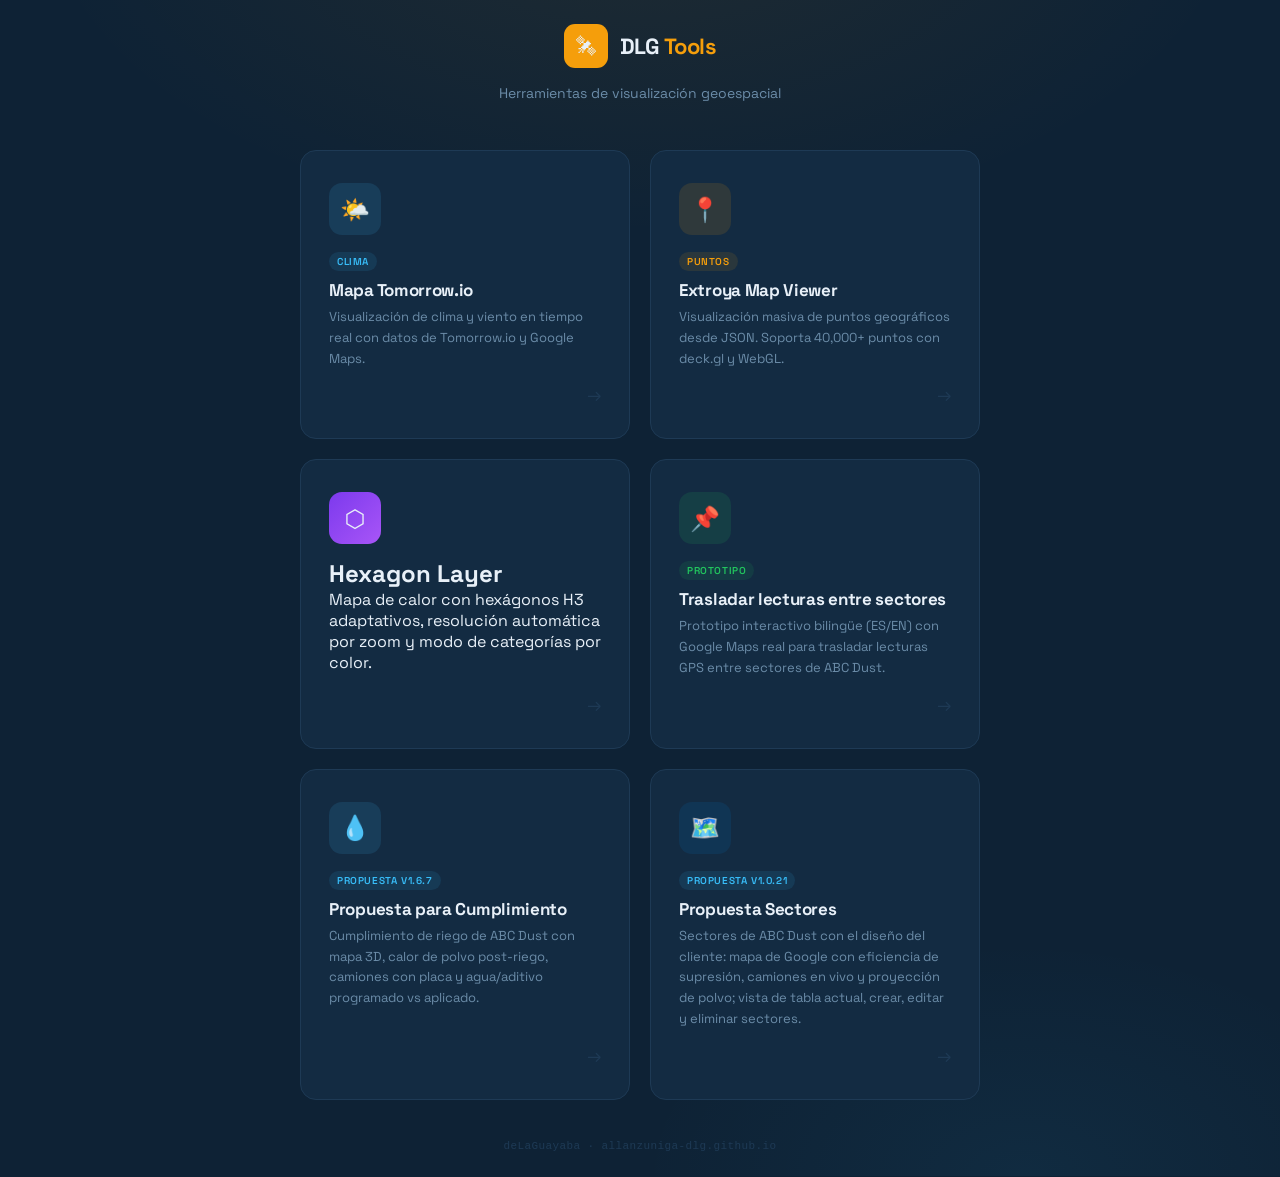
==== index.html @ 7c561d43 "Propuesta Sectores v1.0.21: eje de tiempo compartido y línea de ubicación en los dos gráficos Co-Aut" ====
<!DOCTYPE html>
<html lang="es">
<head>
  <meta charset="UTF-8">
  <meta name="viewport" content="width=device-width, initial-scale=1.0">
  <title>DLG Tools</title>
  <link rel="preconnect" href="https://fonts.googleapis.com">
  <link href="https://fonts.googleapis.com/css2?family=Space+Grotesk:wght@400;500;600;700&display=swap" rel="stylesheet">
  <style>
    :root {
      --navy:   #0e2235;
      --navy2:  #132b42;
      --border: #1e3a55;
      --amber:  #f59e0b;
      --sky:    #38bdf8;
      --text:   #e8f0f8;
      --muted:  #6b8ca8;
      --sans:   'Space Grotesk', system-ui, sans-serif;
    }

    *, *::before, *::after { box-sizing: border-box; margin: 0; padding: 0; }

    body {
      font-family: var(--sans);
      background: var(--navy);
      color: var(--text);
      min-height: 100vh;
      display: flex;
      flex-direction: column;
      align-items: center;
      justify-content: center;
      padding: 24px;
      background-image:
        radial-gradient(ellipse 80% 50% at 50% -10%, rgba(245,158,11,.08) 0%, transparent 60%),
        radial-gradient(ellipse 60% 40% at 80% 100%, rgba(56,189,248,.06) 0%, transparent 50%);
    }

    /* Header */
    .header {
      text-align: center;
      margin-bottom: 48px;
    }

    .logo {
      display: inline-flex;
      align-items: center;
      gap: 12px;
      margin-bottom: 10px;
    }

    .logo-icon {
      width: 44px; height: 44px;
      background: var(--amber);
      border-radius: 11px;
      display: flex; align-items: center; justify-content: center;
      font-size: 20px;
    }

    .logo-text {
      font-size: 22px;
      font-weight: 700;
      letter-spacing: -0.5px;
    }

    .logo-text span { color: var(--amber); }

    .header p {
      font-size: 14px;
      color: var(--muted);
      margin-top: 6px;
    }

    /* Cards grid */
    .cards {
      display: grid;
      grid-template-columns: repeat(2, 1fr);
      gap: 20px;
      width: 100%;
      max-width: 680px;
    }

    .card {
      background: var(--navy2);
      border: 1px solid var(--border);
      border-radius: 16px;
      padding: 32px 28px;
      text-decoration: none;
      color: var(--text);
      display: flex;
      flex-direction: column;
      align-items: flex-start;
      gap: 14px;
      transition: transform .2s, border-color .2s, box-shadow .2s;
      position: relative;
      overflow: hidden;
    }

    .card::before {
      content: '';
      position: absolute;
      inset: 0;
      background: linear-gradient(135deg, rgba(245,158,11,.04) 0%, transparent 60%);
      opacity: 0;
      transition: opacity .2s;
    }

    .card:hover {
      transform: translateY(-3px);
      border-color: var(--amber);
      box-shadow: 0 12px 32px rgba(0,0,0,.3), 0 0 0 1px rgba(245,158,11,.2);
    }

    .card:hover::before { opacity: 1; }

    .card-icon {
      width: 52px; height: 52px;
      border-radius: 13px;
      display: flex; align-items: center; justify-content: center;
      font-size: 24px;
      flex-shrink: 0;
    }

    .card-icon.weather { background: rgba(56,189,248,.12); }
    .card-icon.map     { background: rgba(245,158,11,.12); }

    .card-body { flex: 1; }

    .card-title {
      font-size: 17px;
      font-weight: 700;
      margin-bottom: 6px;
      letter-spacing: -0.3px;
    }

    .card-desc {
      font-size: 13px;
      color: var(--muted);
      line-height: 1.6;
    }

    .card-arrow {
      font-size: 18px;
      color: var(--border);
      transition: color .2s, transform .2s;
      align-self: flex-end;
    }

    .card:hover .card-arrow {
      color: var(--amber);
      transform: translateX(4px);
    }

    /* Tag */
    .card-tag {
      display: inline-block;
      padding: 3px 8px;
      border-radius: 20px;
      font-size: 10px;
      font-weight: 600;
      text-transform: uppercase;
      letter-spacing: .6px;
      margin-bottom: 8px;
    }

    .tag-weather { background: rgba(56,189,248,.1); color: var(--sky); }
    .tag-map     { background: rgba(245,158,11,.1);  color: var(--amber); }

    /* Footer */
    .footer {
      margin-top: 40px;
      font-size: 11px;
      color: var(--border);
      letter-spacing: .4px;
      font-family: 'JetBrains Mono', monospace;
    }

    @media (max-width: 540px) {
      .cards { grid-template-columns: 1fr; max-width: 360px; }
    }
  </style>
</head>
<body>

  <div class="header">
    <div class="logo">
      <div class="logo-icon">🛰</div>
      <span class="logo-text">DLG <span>Tools</span></span>
    </div>
    <p>Herramientas de visualización geoespacial</p>
  </div>

  <div class="cards">

    <a class="card" href="tomorrowio.html">
      <div class="card-icon weather">🌤️</div>
      <div class="card-body">
        <div class="card-tag tag-weather">Clima</div>
        <div class="card-title">Mapa Tomorrow.io</div>
        <p class="card-desc">Visualización de clima y viento en tiempo real con datos de Tomorrow.io y Google Maps.</p>
      </div>
      <div class="card-arrow">→</div>
    </a>

    <a class="card" href="map-viewer.html">
      <div class="card-icon map">📍</div>
      <div class="card-body">
        <div class="card-tag tag-map">Puntos</div>
        <div class="card-title">Extroya Map Viewer</div>
        <p class="card-desc">Visualización masiva de puntos geográficos desde JSON. Soporta 40,000+ puntos con deck.gl y WebGL.</p>
      </div>
      <div class="card-arrow">→</div>
    </a>
      <a href="hexagon-viewer.html" class="card">
        <div class="card-icon" style="background:linear-gradient(135deg,#7c3aed,#a855f7)">⬡</div>
        <div class="card-body">
          <h2>Hexagon Layer</h2>
          <p>Mapa de calor con hexágonos H3 adaptativos, resolución automática por zoom y modo de categorías por color.</p>
        </div>
        <div class="card-arrow">→</div>
      </a>

    <a class="card" href="reubicacion-lecturas-sectores.html">
      <div class="card-icon" style="background:rgba(34,197,94,.12)">📌</div>
      <div class="card-body">
        <div class="card-tag" style="background:rgba(34,197,94,.1); color:#22c55e;">Prototipo</div>
        <div class="card-title">Trasladar lecturas entre sectores</div>
        <p class="card-desc">Prototipo interactivo bilingüe (ES/EN) con Google Maps real para trasladar lecturas GPS entre sectores de ABC Dust.</p>
      </div>
      <div class="card-arrow">→</div>
    </a>


    <a class="card" href="cumplimiento-propuesta.html">
      <div class="card-icon" style="background:rgba(56,189,248,.12)">💧</div>
      <div class="card-body">
        <div class="card-tag tag-weather">Propuesta v1.6.7</div>
        <div class="card-title">Propuesta para Cumplimiento</div>
        <p class="card-desc">Cumplimiento de riego de ABC Dust con mapa 3D, calor de polvo post-riego, camiones con placa y agua/aditivo programado vs aplicado.</p>
      </div>
      <div class="card-arrow">→</div>
    </a>

    <a class="card" href="sectores-propuesta/index.html">
      <div class="card-icon" style="background:rgba(0,113,188,.14)">🗺️</div>
      <div class="card-body">
        <div class="card-tag tag-weather">Propuesta v1.0.21</div>
        <div class="card-title">Propuesta Sectores</div>
        <p class="card-desc">Sectores de ABC Dust con el diseño del cliente: mapa de Google con eficiencia de supresión, camiones en vivo y proyección de polvo; vista de tabla actual, crear, editar y eliminar sectores.</p>
      </div>
      <div class="card-arrow">→</div>
    </a>

  </div>

  <div class="footer">deLaGuayaba · allanzuniga-dlg.github.io</div>

</body>
</html>
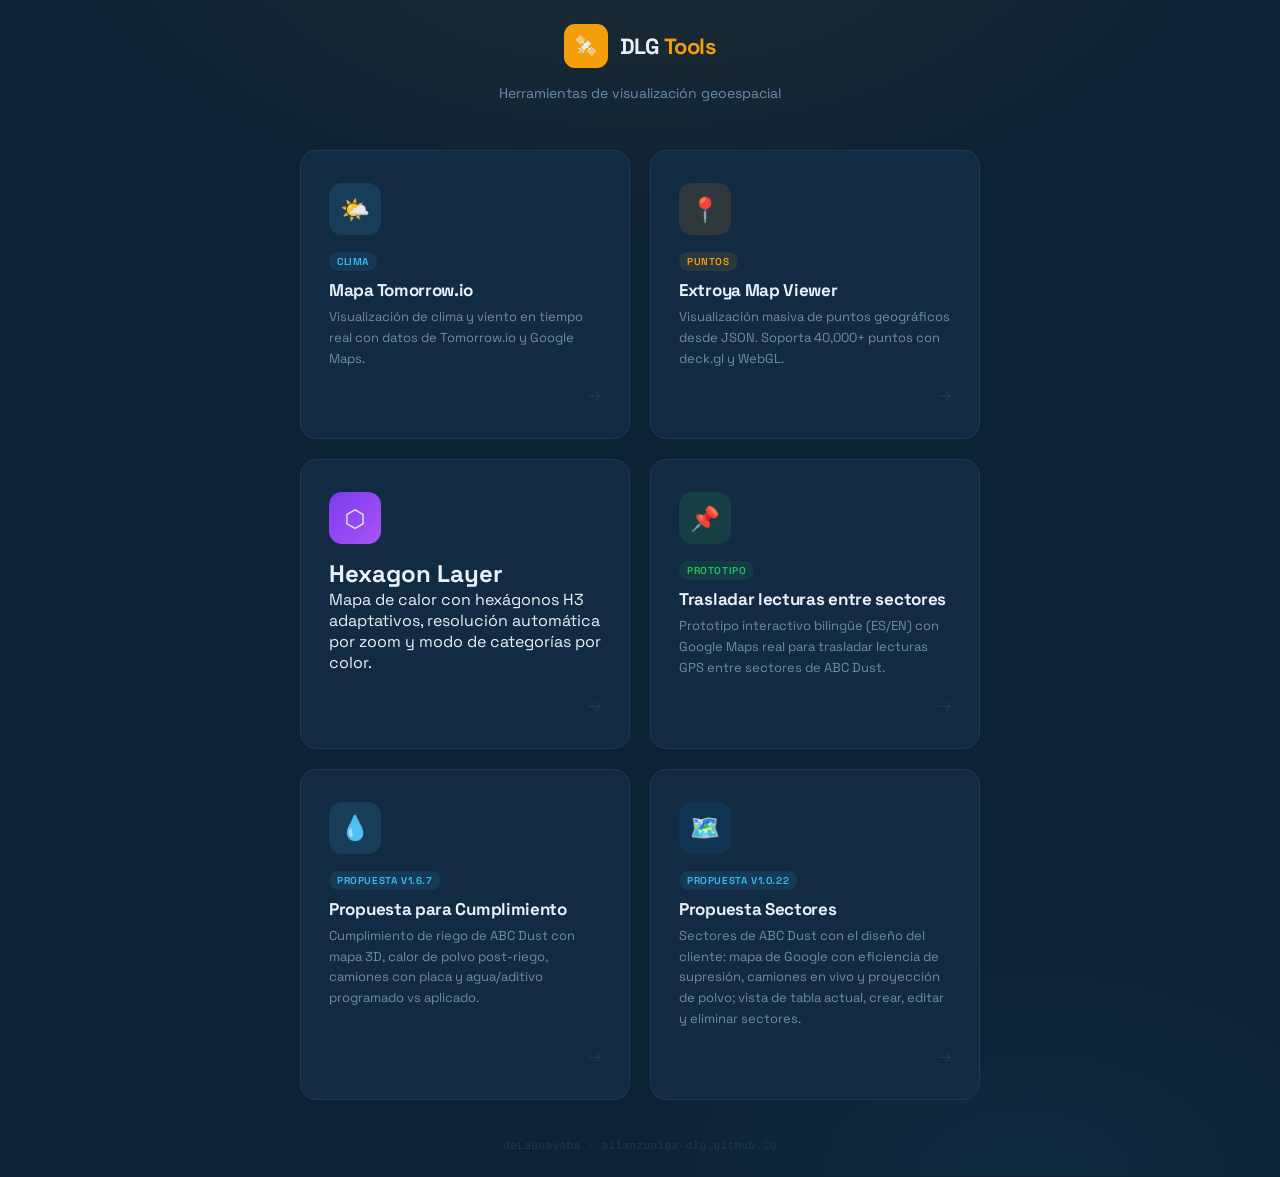
==== commit 47e1fad3: "Propuesta Sectores v1.0.22: gráficos alineados y reinicio de zoom en ambos Co-Authored-By: Claude Op" ====
--- a/index.html
+++ b/index.html
@@ -243,7 +243,7 @@
     <a class="card" href="sectores-propuesta/index.html">
       <div class="card-icon" style="background:rgba(0,113,188,.14)">🗺️</div>
       <div class="card-body">
-        <div class="card-tag tag-weather">Propuesta v1.0.21</div>
+        <div class="card-tag tag-weather">Propuesta v1.0.22</div>
         <div class="card-title">Propuesta Sectores</div>
         <p class="card-desc">Sectores de ABC Dust con el diseño del cliente: mapa de Google con eficiencia de supresión, camiones en vivo y proyección de polvo; vista de tabla actual, crear, editar y eliminar sectores.</p>
       </div>
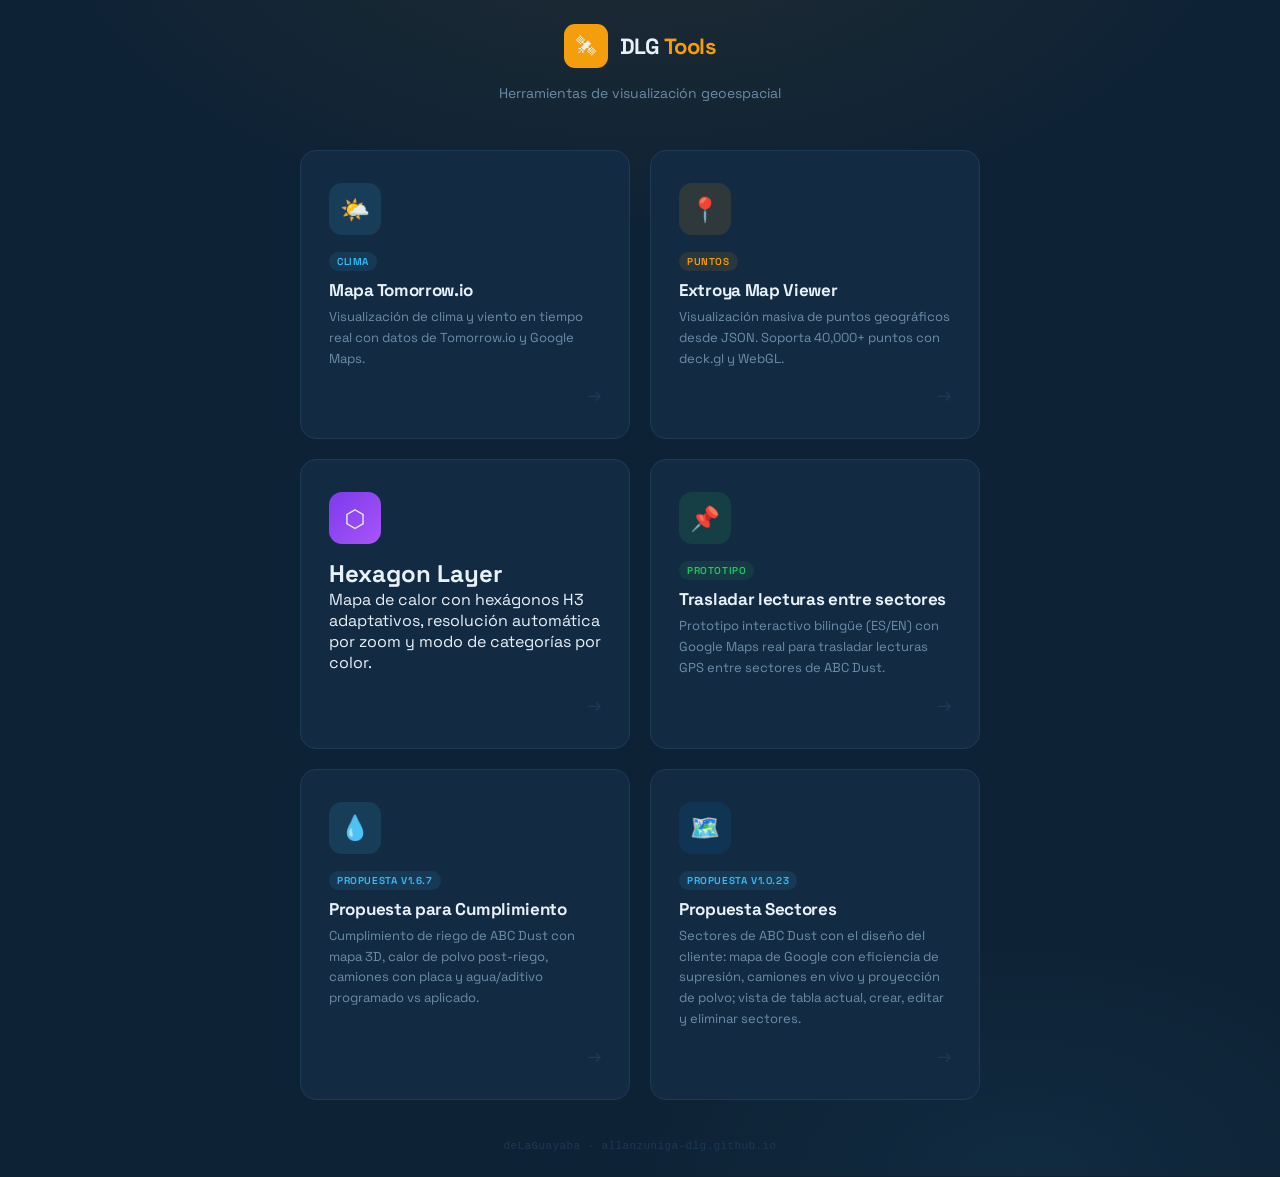
==== commit 797024ed: "Propuesta Sectores v1.0.23: una sola línea de ubicación y globo solo sobre puntos Co-Authored-By: Cl" ====
--- a/index.html
+++ b/index.html
@@ -243,7 +243,7 @@
     <a class="card" href="sectores-propuesta/index.html">
       <div class="card-icon" style="background:rgba(0,113,188,.14)">🗺️</div>
       <div class="card-body">
-        <div class="card-tag tag-weather">Propuesta v1.0.22</div>
+        <div class="card-tag tag-weather">Propuesta v1.0.23</div>
         <div class="card-title">Propuesta Sectores</div>
         <p class="card-desc">Sectores de ABC Dust con el diseño del cliente: mapa de Google con eficiencia de supresión, camiones en vivo y proyección de polvo; vista de tabla actual, crear, editar y eliminar sectores.</p>
       </div>
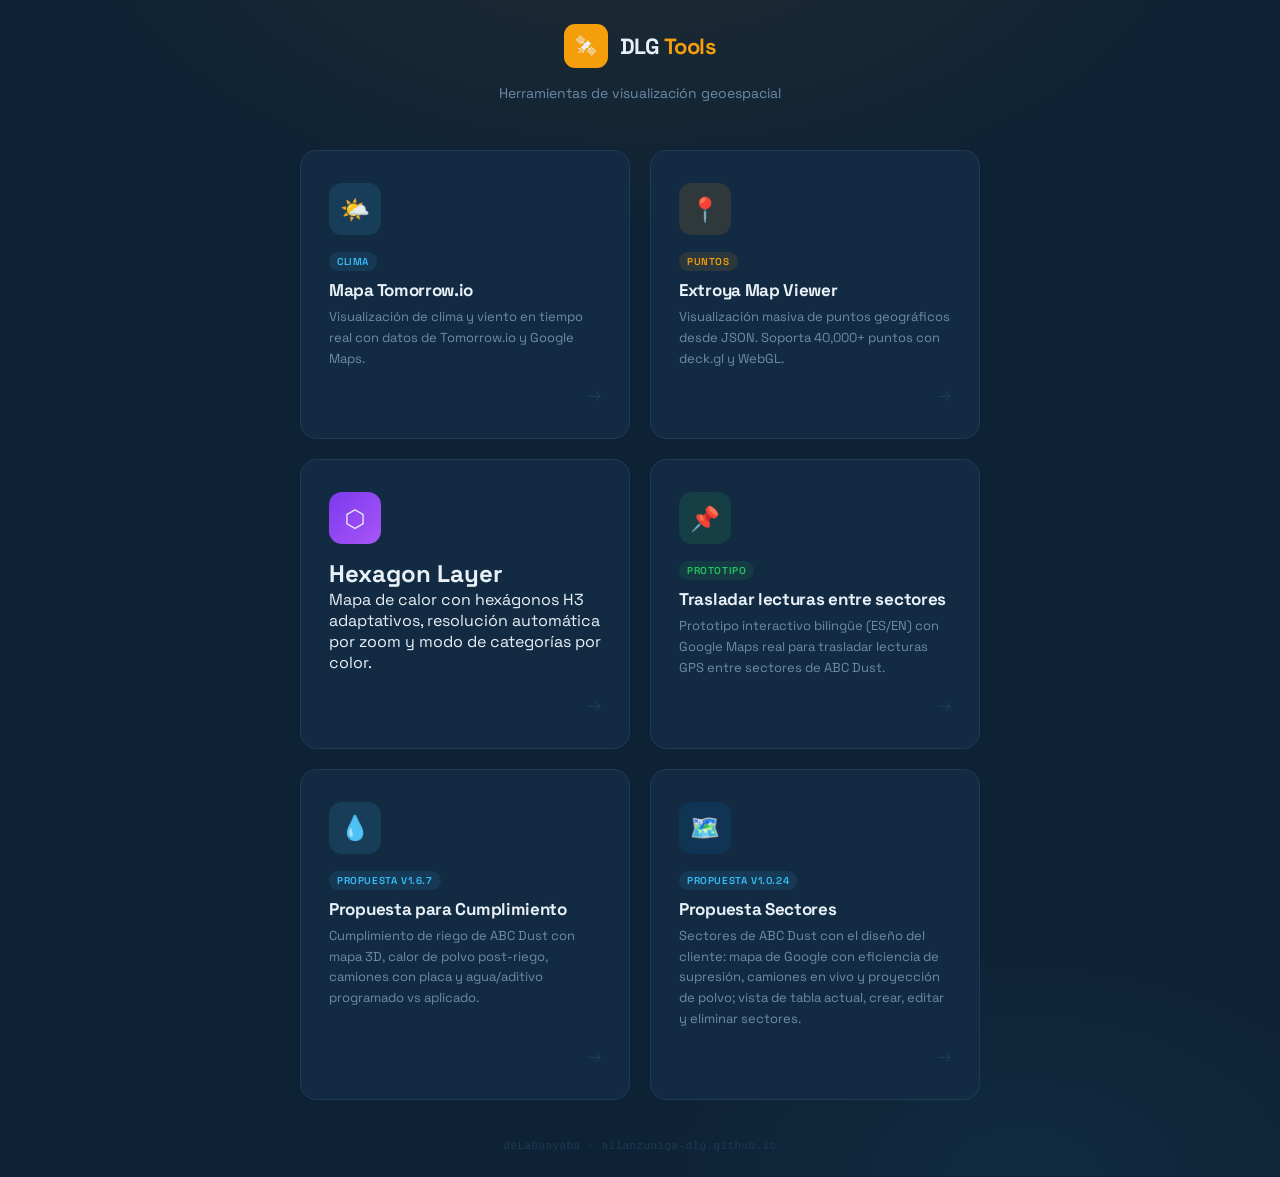
==== commit 366ad578: "Propuesta Sectores v1.0.24: etiqueta de la línea de ubicación con el estilo de la plataforma Co-Auth" ====
--- a/index.html
+++ b/index.html
@@ -243,7 +243,7 @@
     <a class="card" href="sectores-propuesta/index.html">
       <div class="card-icon" style="background:rgba(0,113,188,.14)">🗺️</div>
       <div class="card-body">
-        <div class="card-tag tag-weather">Propuesta v1.0.23</div>
+        <div class="card-tag tag-weather">Propuesta v1.0.24</div>
         <div class="card-title">Propuesta Sectores</div>
         <p class="card-desc">Sectores de ABC Dust con el diseño del cliente: mapa de Google con eficiencia de supresión, camiones en vivo y proyección de polvo; vista de tabla actual, crear, editar y eliminar sectores.</p>
       </div>
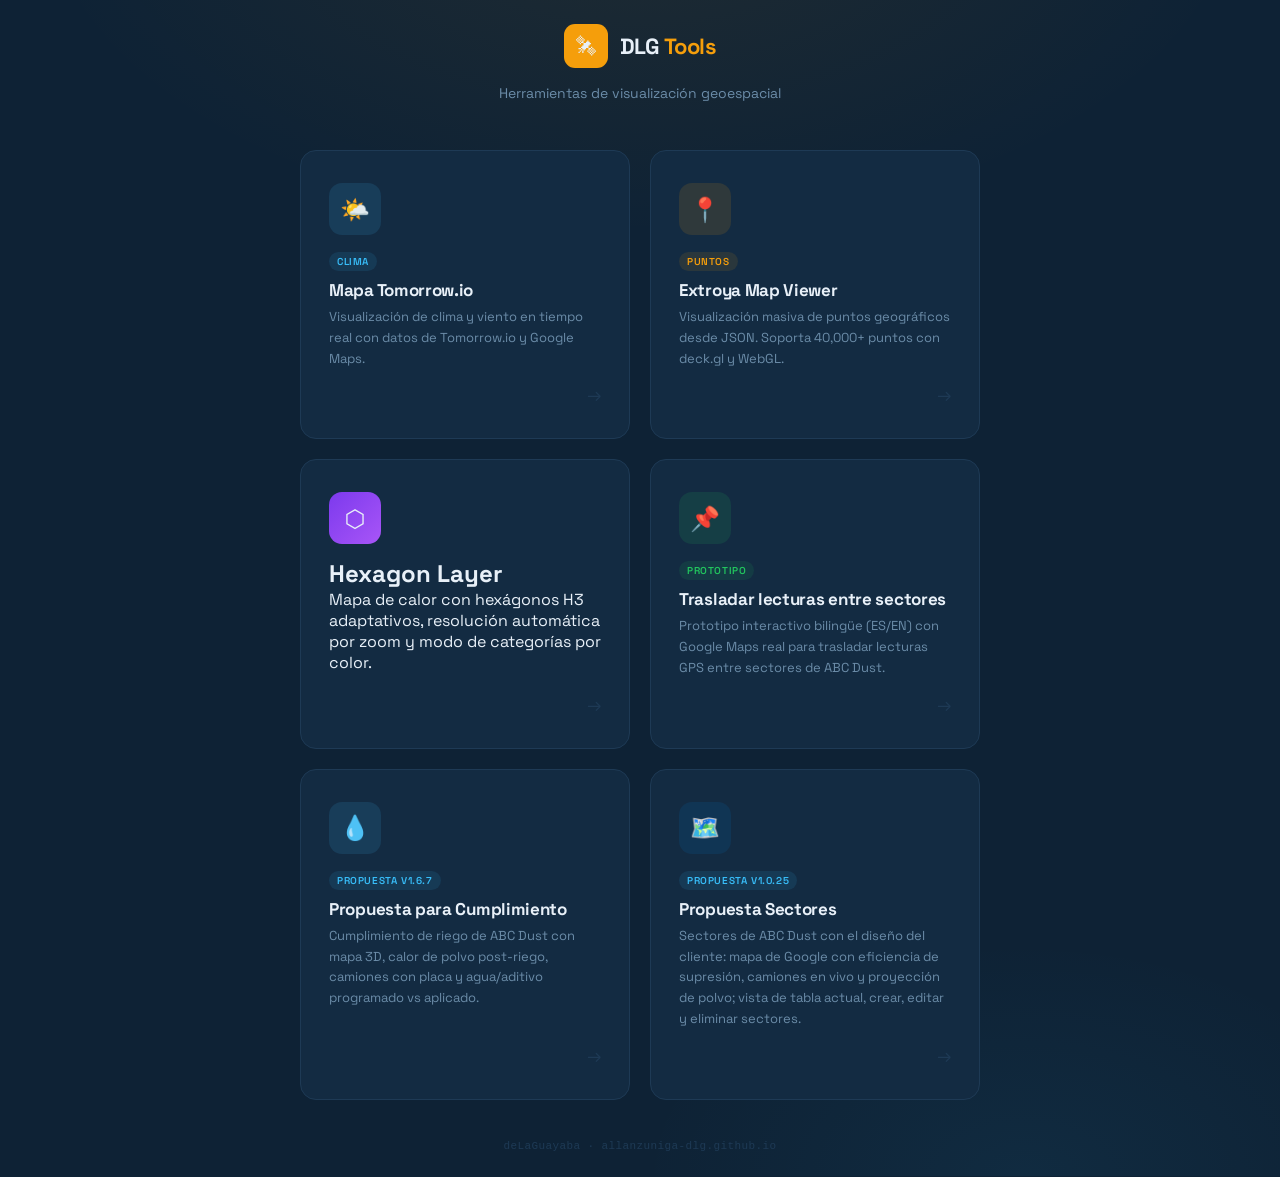
==== commit bad7994e: "Propuesta Sectores v1.0.25: se quita «Factor principal» de la proyección de polvo Co-Authored-By: Cl" ====
--- a/index.html
+++ b/index.html
@@ -243,7 +243,7 @@
     <a class="card" href="sectores-propuesta/index.html">
       <div class="card-icon" style="background:rgba(0,113,188,.14)">🗺️</div>
       <div class="card-body">
-        <div class="card-tag tag-weather">Propuesta v1.0.24</div>
+        <div class="card-tag tag-weather">Propuesta v1.0.25</div>
         <div class="card-title">Propuesta Sectores</div>
         <p class="card-desc">Sectores de ABC Dust con el diseño del cliente: mapa de Google con eficiencia de supresión, camiones en vivo y proyección de polvo; vista de tabla actual, crear, editar y eliminar sectores.</p>
       </div>
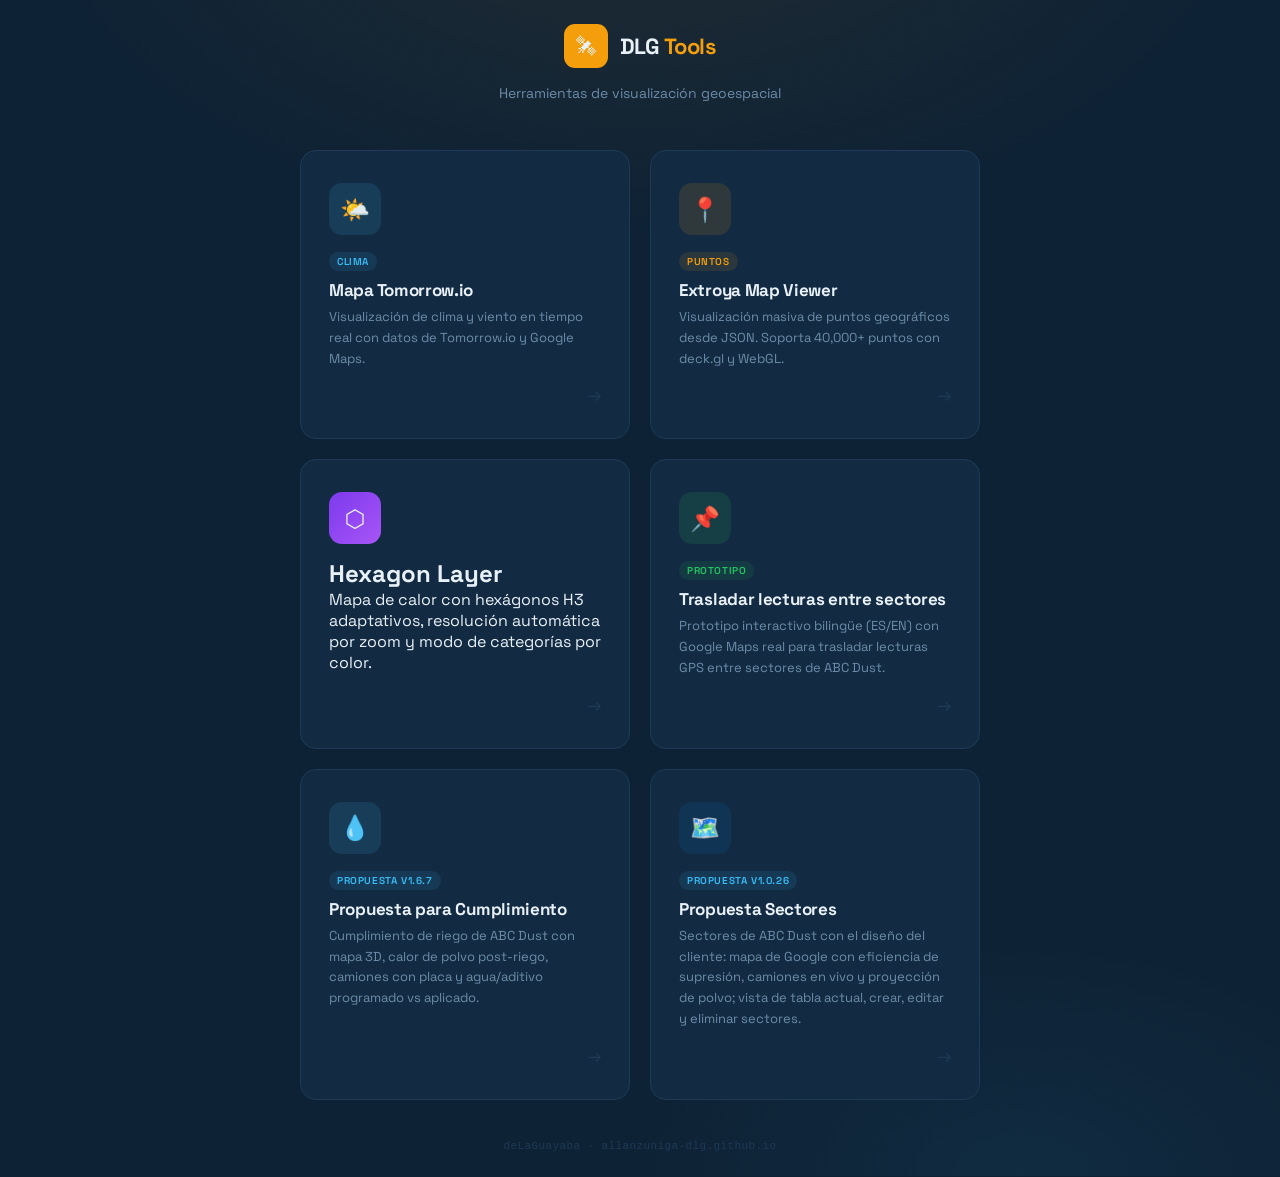
==== commit 764e9f6e: "Propuesta Sectores v1.0.26: promedio de polvo de las tarjetas sin color de estado Co-Authored-By: Cl" ====
--- a/index.html
+++ b/index.html
@@ -243,7 +243,7 @@
     <a class="card" href="sectores-propuesta/index.html">
       <div class="card-icon" style="background:rgba(0,113,188,.14)">🗺️</div>
       <div class="card-body">
-        <div class="card-tag tag-weather">Propuesta v1.0.25</div>
+        <div class="card-tag tag-weather">Propuesta v1.0.26</div>
         <div class="card-title">Propuesta Sectores</div>
         <p class="card-desc">Sectores de ABC Dust con el diseño del cliente: mapa de Google con eficiencia de supresión, camiones en vivo y proyección de polvo; vista de tabla actual, crear, editar y eliminar sectores.</p>
       </div>
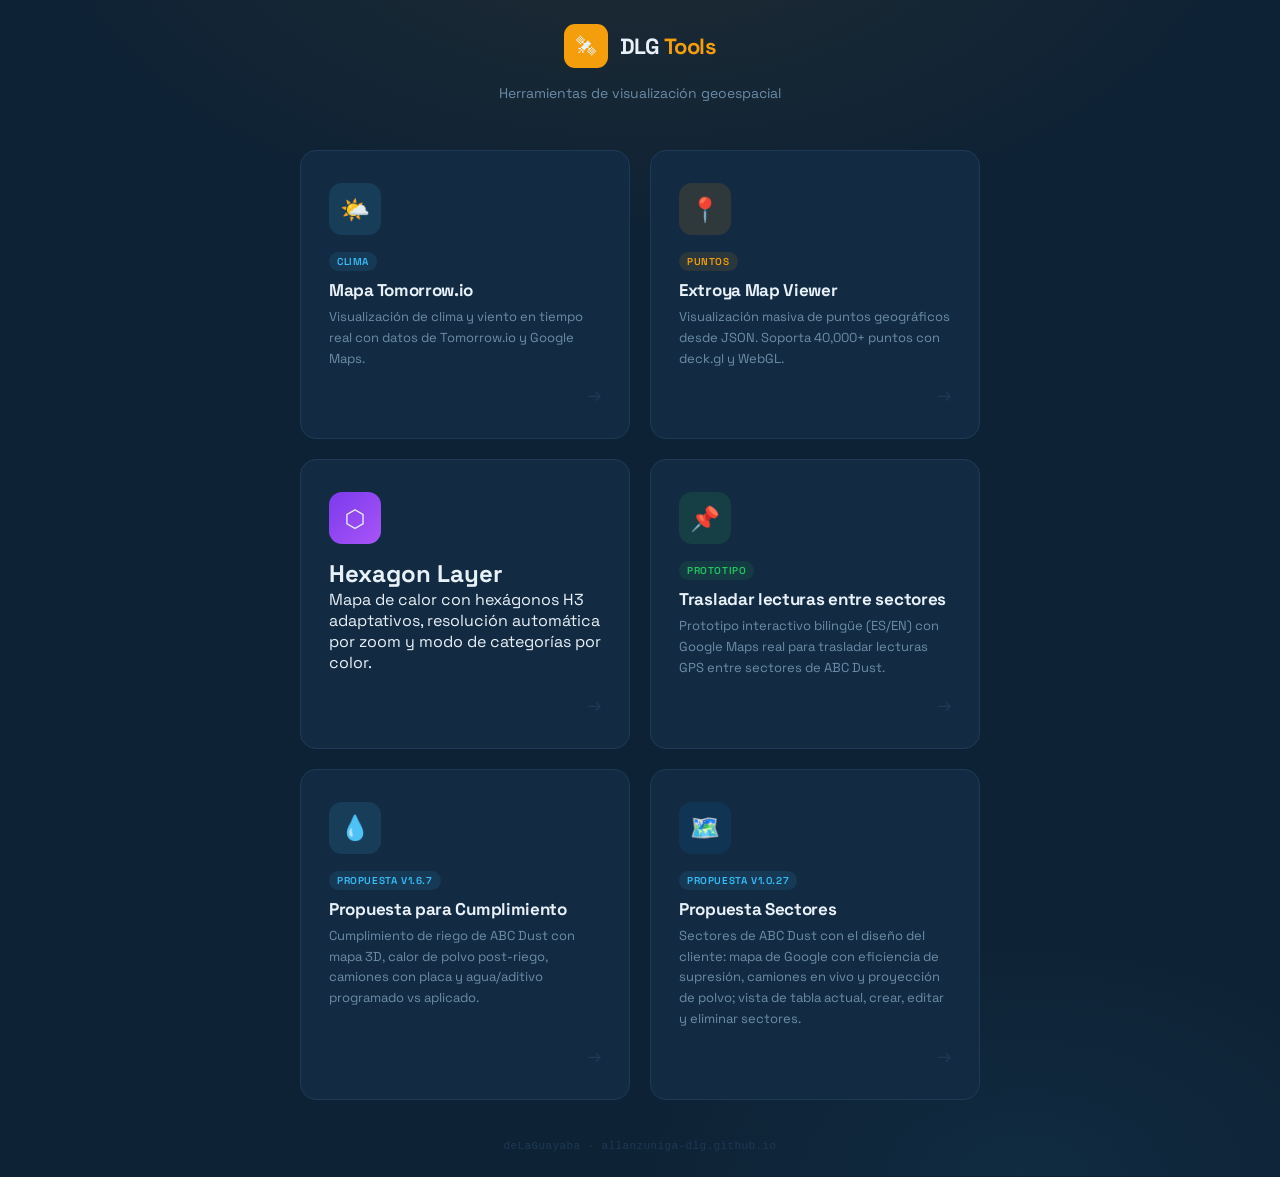
==== commit 2f635175: "Propuesta Sectores v1.0.27: promedio de polvo de las tarjetas sin estado frente a la línea base Co-A" ====
--- a/index.html
+++ b/index.html
@@ -243,7 +243,7 @@
     <a class="card" href="sectores-propuesta/index.html">
       <div class="card-icon" style="background:rgba(0,113,188,.14)">🗺️</div>
       <div class="card-body">
-        <div class="card-tag tag-weather">Propuesta v1.0.26</div>
+        <div class="card-tag tag-weather">Propuesta v1.0.27</div>
         <div class="card-title">Propuesta Sectores</div>
         <p class="card-desc">Sectores de ABC Dust con el diseño del cliente: mapa de Google con eficiencia de supresión, camiones en vivo y proyección de polvo; vista de tabla actual, crear, editar y eliminar sectores.</p>
       </div>
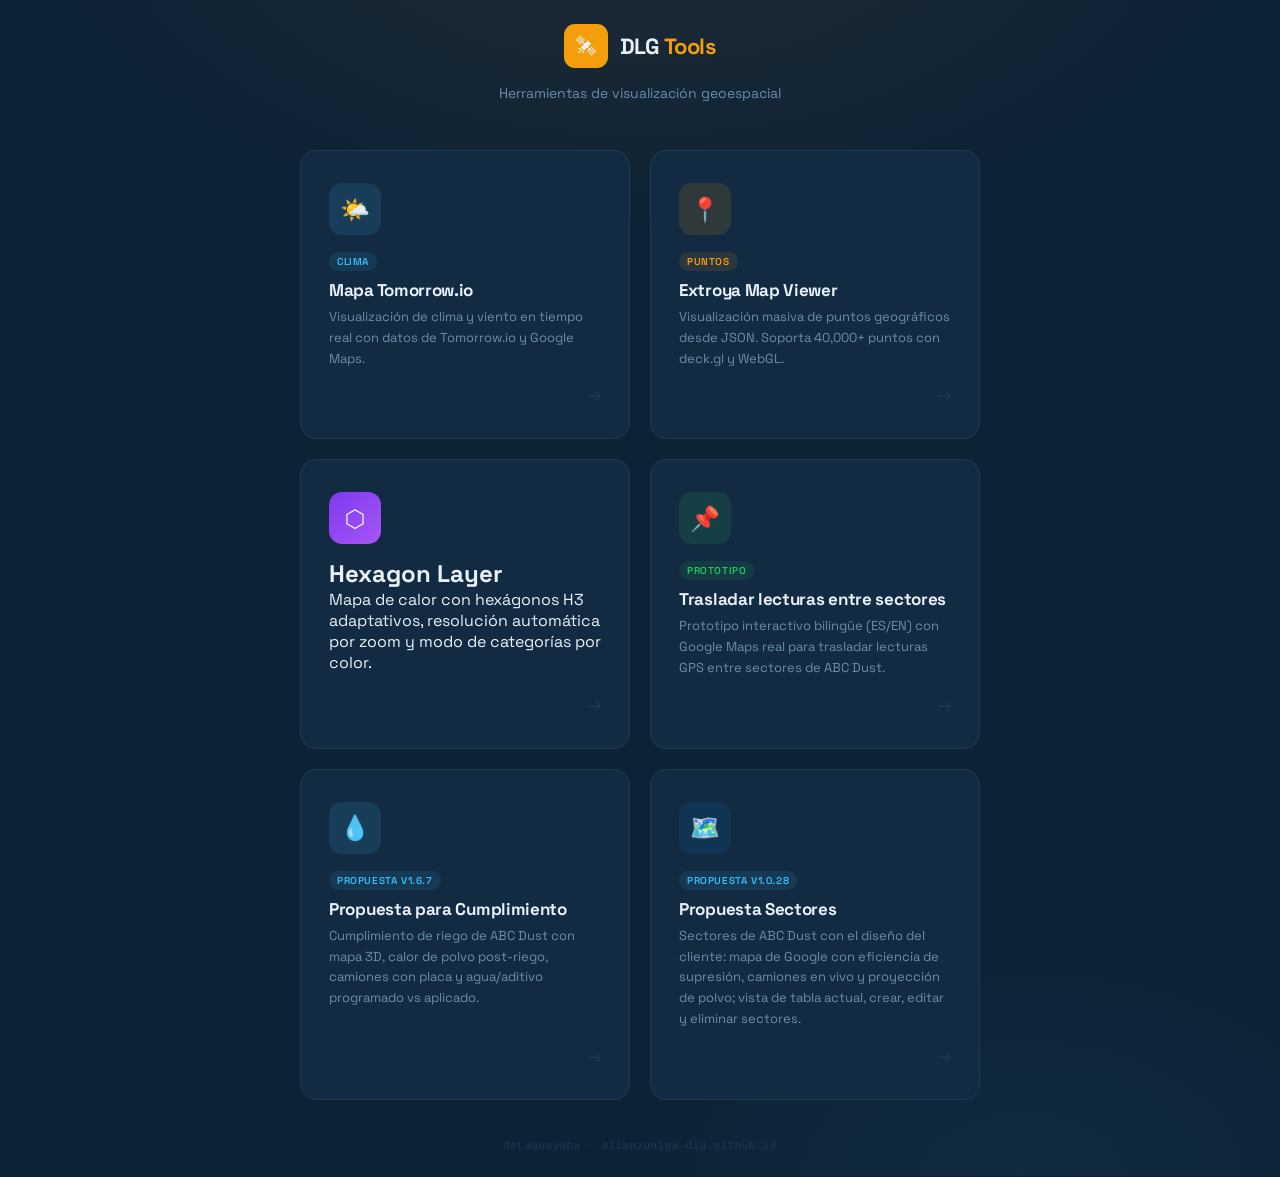
==== commit e94776f4: "Propuesta Sectores v1.0.28: ojo para ver el detalle en las tarjetas del panel Co-Authored-By: Claude" ====
--- a/index.html
+++ b/index.html
@@ -243,7 +243,7 @@
     <a class="card" href="sectores-propuesta/index.html">
       <div class="card-icon" style="background:rgba(0,113,188,.14)">🗺️</div>
       <div class="card-body">
-        <div class="card-tag tag-weather">Propuesta v1.0.27</div>
+        <div class="card-tag tag-weather">Propuesta v1.0.28</div>
         <div class="card-title">Propuesta Sectores</div>
         <p class="card-desc">Sectores de ABC Dust con el diseño del cliente: mapa de Google con eficiencia de supresión, camiones en vivo y proyección de polvo; vista de tabla actual, crear, editar y eliminar sectores.</p>
       </div>
